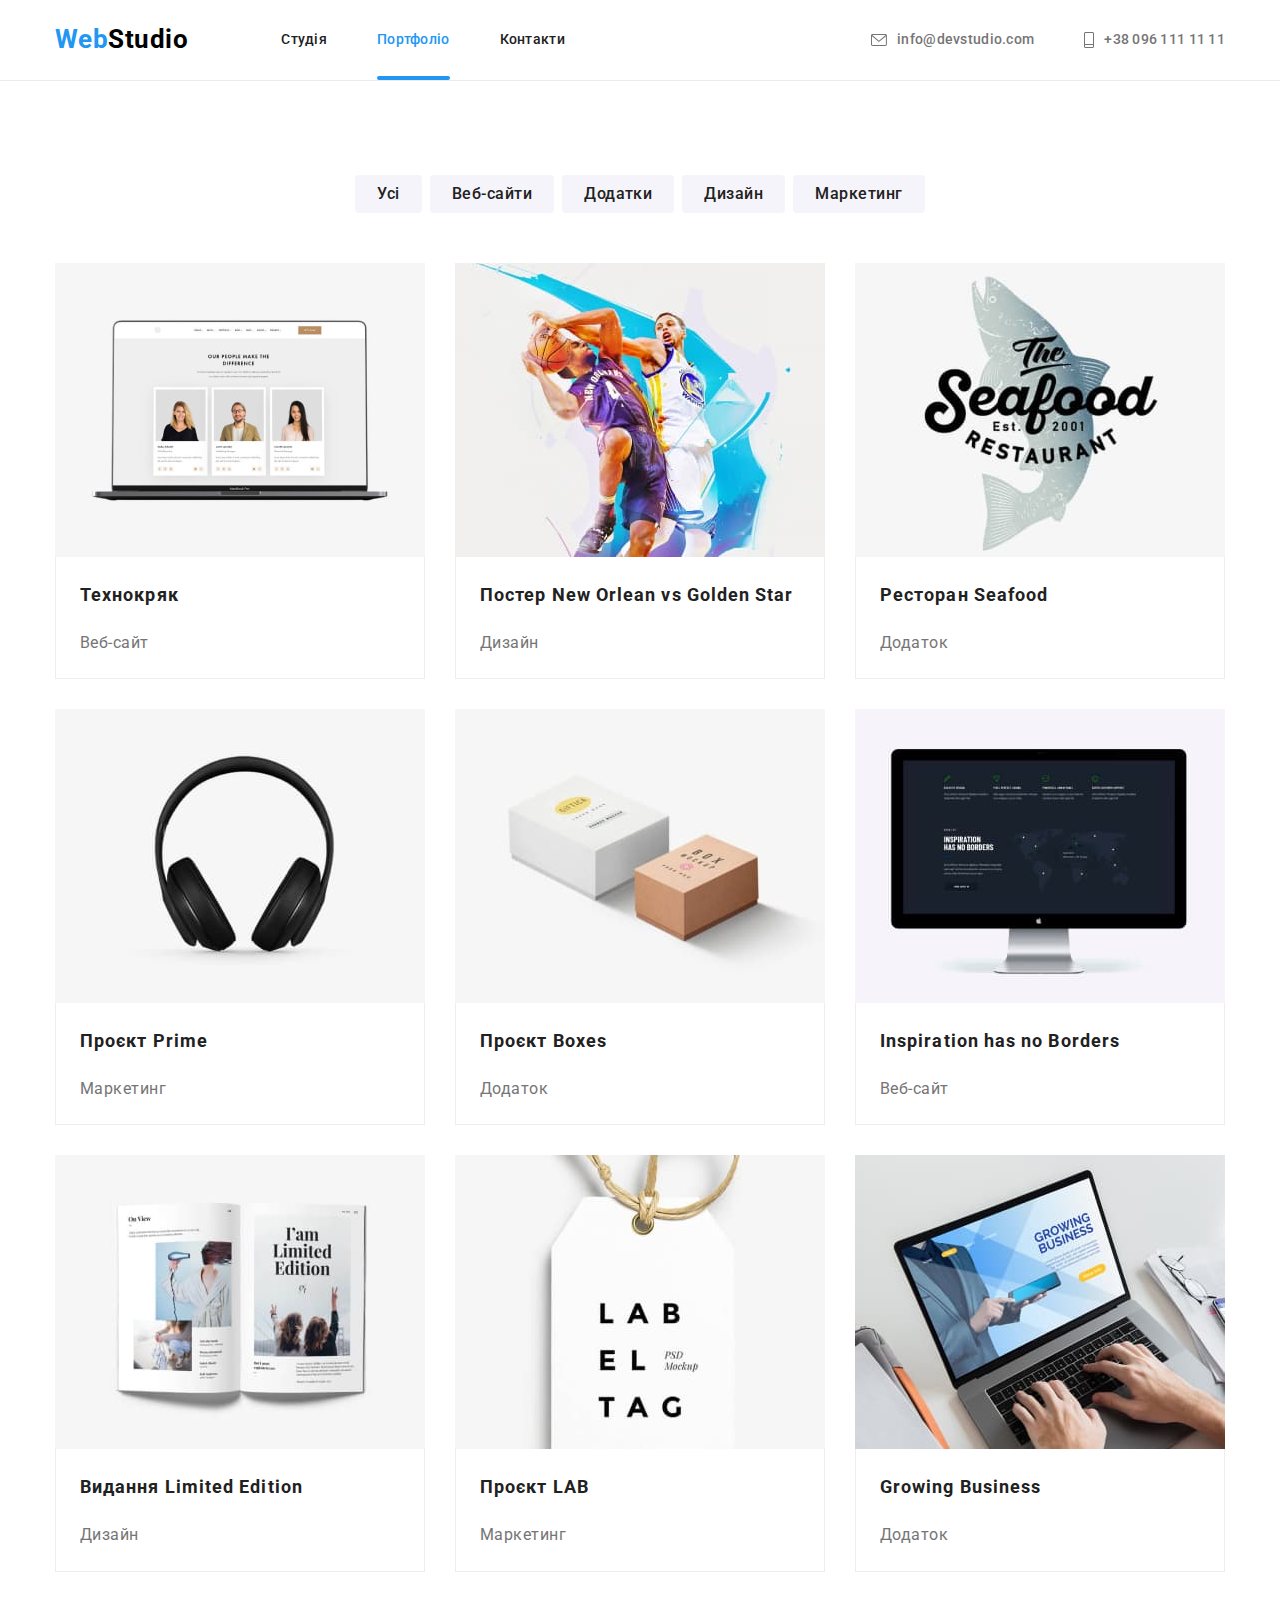
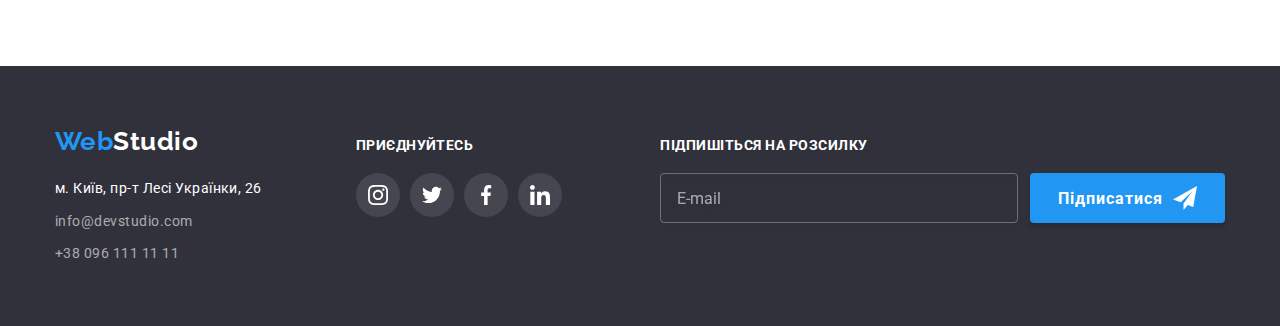
==== portfolio.html @ c8ce5ea8 "Initial commit" ====
<!DOCTYPE html>
<html lang="uk">

<head>
    <meta charset="UTF-8">
    <meta http-equiv="X-UA-Compatible" content="IE=edge">
    <meta name="viewport" content="width=device-width, initial-scale=1.0">
    <title>WebStudio</title>
    <link rel="stylesheet" href="https://cdnjs.cloudflare.com/ajax/libs/modern-normalize/1.0.0/modern-normalize.min.css" />
    <link href="https://fonts.googleapis.com/css2?family=Raleway:wght@700&family=Roboto:wght@400;500;700;900&display=swap"
        rel="stylesheet">
    <link rel="stylesheet" href="./css/styles.css">
</head>

<body class="body">
    <header class="header">
        <div class="conteiner nav">
            <nav class="nav-header">
                <a class="header-logo" href="./index.html"><span>Web</span>Studio</a>
                <ul class="nav-list">
                    <li class="item"><a class="link" href="./index.html">Студія</a></li>
                    <li class="item"><a class="link current" href="./portfolio.html">Портфоліо</a></li>
                    <li class="item"><a class="link" href="#">Контакти</a></li>
                </ul>
            </nav>
            <ul class="header-contact">
                <li class="item">
                    <a class="link mail" href="mailto:info@devstudio.com">
                        <svg class="link-contact-icon" width="16" height="12">
                            <use href="./imeges/symbol-defs.svg#icon-envelope"></use>
                        </svg>
                        info@devstudio.com</a>
                </li>
                <li class="item">
                    <a class="link mobile" href="tel:+380961111111">
                        <svg class="link-contact-icon" width="10" height="16">
                            <use href="./imeges/symbol-defs.svg#icon-mobile"></use>
                        </svg>
                        +38 096 111 11 11</a>
                </li>
            </ul>
        </div>
    </header>



    <main>
        <section class="section filtrs">
            <div class="conteiner">
                <ul class="button-list">
                    <li class="item"><button class="button-filtr" type="button">Усі</button></li>
                    <li class="item"><button class="button-filtr" type="button">Веб-сайти</button></li>
                    <li class="item"><button class="button-filtr" type="button">Додатки</button></li>
                    <li class="item"><button class="button-filtr" type="button">Дизайн</button></li>
                    <li class="item"><button class="button-filtr" type="button">Маркетинг</button></li>
                </ul>
                <ul class="card-set">
                    <li class="item">
                            <a class="card" href="#">
                                <div class="card-thumb">
                                    <img src="./imeges/laptop.jpg" alt="Ноутбук з відкритою сторінкою веб-сайту" width="370" height="294">
                                    <div class="card-overlay">
                                        <p>
                                            Ресурс пропонує комплексні пропозиції з різним рівнем функціоналу та сервісів. Все це дозволить відвідувачу отримати
                                            вичерпні відомості про компанію чи приватну особу.
                                        </p>
                                    </div>
                                </div>
                                <div class="card-content">
                                    <h2 class="card-title">Технокряк</h2>
                                    <p class="card-text">Веб-сайт</p>
                                </div>
                            </a>
                    </li>
                    <li class="item">
                        <a class="card" href="#">
                            <div class="card-thumb">
                                <img src="./imeges/basketball.jpg" alt="Гра двух чоловіків у баскетбол" width="370" height="294">
                                <div class="card-overlay">
                                    <p>
                                        Ресурс пропонує комплексні пропозиції з різним рівнем функціоналу та сервісів. Все це дозволить відвідувачу
                                        отримати
                                        вичерпні відомості про компанію чи приватну особу.
                                    </p>
                                </div>
                            </div>
                            <div class="card-content">
                                <h2 class="card-title">Постер New Orlean vs Golden Star</h2>
                                <p class="card-text">Дизайн</p>
                            </div>
                        </a>
                    </li>
                    <li class="item">
                        <a class="card" href="#">
                            <div class="card-thumb">
                                <img src="./imeges/restaurant.jpg" alt="Логотип ресторану морепродуктів" width="370" height="294">
                                <div class="card-overlay">
                                    <p>
                                        Ресурс пропонує комплексні пропозиції з різним рівнем функціоналу та сервісів. Все це дозволить відвідувачу
                                        отримати
                                        вичерпні відомості про компанію чи приватну особу.
                                    </p>
                                </div>
                            </div>
                            <div class="card-content">
                                <h2 class="card-title">Ресторан Seafood</h2>
                                <p class="card-text">Додаток</p>
                            </div>
                        </a>
                    </li>
                    <li class="item">
                        <a class="card" href="#">
                            <div class="card-thumb">
                                <img src="./imeges/headphones.jpg" alt="Навушники" width="370" height="294">
                                <div class="card-overlay">
                                    <p>
                                        Ресурс пропонує комплексні пропозиції з різним рівнем функціоналу та сервісів. Все це дозволить відвідувачу
                                        отримати
                                        вичерпні відомості про компанію чи приватну особу.
                                    </p>
                                </div>
                            </div>
                            <div class="card-content">
                                <h2 class="card-title">Проєкт Prime</h2>
                                <p class="card-text">Маркетинг</p>
                            </div>
                        </a>
                    </li>
                    <li class="item">
                        <a class="card" href="#">
                            <div class="card-thumb">
                                <img src="./imeges/box.jpg" alt="Дві картонові коробки" width="370" height="294">
                                <div class="card-overlay">
                                    <p>
                                        Ресурс пропонує комплексні пропозиції з різним рівнем функціоналу та сервісів. Все це дозволить відвідувачу
                                        отримати
                                        вичерпні відомості про компанію чи приватну особу.
                                    </p>
                                </div>
                            </div>
                            <div class="card-content">
                                <h2 class="card-title">Проєкт Boxes</h2>
                                <p class="card-text">Додаток</p>
                            </div>
                        </a>
                    </li>
                    <li class="item">
                        <a class="card" href="#">
                            <div class="card-thumb">
                                <img src="./imeges/monitor.jpg" alt="Монітор" width="370" height="294">
                                <div class="card-overlay">
                                    <p>
                                        Ресурс пропонує комплексні пропозиції з різним рівнем функціоналу та сервісів. Все це дозволить відвідувачу
                                        отримати
                                        вичерпні відомості про компанію чи приватну особу.
                                    </p>
                                </div>
                            </div>
                            <div class="card-content">
                                <h2 class="card-title">Inspiration has no Borders</h2>
                                <p class="card-text">Веб-сайт</p>
                            </div>
                        </a>
                    </li>
                    <li class="item">
                        <a class="card" href="#">
                            <div class="card-thumb">
                                <img src="./imeges/book.jpg" alt="Відкрита книга" width="370" height="294">
                                <div class="card-overlay">
                                    <p>
                                        Ресурс пропонує комплексні пропозиції з різним рівнем функціоналу та сервісів. Все це дозволить відвідувачу
                                        отримати
                                        вичерпні відомості про компанію чи приватну особу.
                                    </p>
                                </div>
                            </div>
                            <div class="card-content">
                                <h2 class="card-title">Видання Limited Edition</h2>
                                <p class="card-text">Дизайн</p>
                            </div>
                        </a>
                    </li>
                    <li class="item">
                        <a class="card" href="#">
                            <div class="card-thumb">
                                <img src="./imeges/tag.jpg" alt="Етикетка" width="370" height="294">
                                <div class="card-overlay">
                                    <p>
                                        Ресурс пропонує комплексні пропозиції з різним рівнем функціоналу та сервісів. Все це дозволить відвідувачу
                                        отримати
                                        вичерпні відомості про компанію чи приватну особу.
                                    </p>
                                </div>
                            </div>
                            <div class="card-content">
                                <h2 class="card-title">Проєкт LAB</h2>
                                <p class="card-text">Маркетинг</p>
                            </div>
                        </a>
                    </li>
                    <li class="item">
                    <a class="card" href="#">
                        <div class="card-thumb">
                            <img src="./imeges/laptop-two.jpg" alt="Чоловік пише щось в ноутбуці" width="370" height="294">
                            <div class="card-overlay">
                                <p>
                                    Ресурс пропонує комплексні пропозиції з різним рівнем функціоналу та сервісів. Все це дозволить відвідувачу
                                    отримати
                                    вичерпні відомості про компанію чи приватну особу.
                                </p>
                            </div>
                        </div>
                        <div class="card-content">
                            <h2 class="card-title">Growing Business</h2>
                            <p class="card-text">Додаток</p>
                        </div>
                    </a>
                    </li>
                </ul>
            </div>
        </section>
    </main>



    <footer class="footer">
        <div class="conteiner footer-divs">
            <div class="information">
                <a class="footer-logo" href="./index.html"><span>Web</span>Studio</a>
                <address>
                    <ul class="footer-adress">
                        <li class="item"><a class="maps" href="https://goo.gl/maps/1oLWRUHU5ivogvR87" target="_blank"
                                rel="noopener noreferrer nofollow">м. Київ, пр-т Лесі Українки, 26</a></li>
                        <li class="item"><a href="mailto:info@devstudio.com">info@devstudio.com</a></li>
                        <li class="item"><a href="tel:+380961111111">+38 096 111 11 11</a></li>
                    </ul>
                </address>
            </div>
            <div class="social-networks">
                <p class="text">приєднуйтесь</p>
                <div class="networks-link-list">
                    <a class="link instagram" href="#">
                        <svg class="link-icon-footer" width="20" height="20">
                            <use href="./imeges/symbol-defs.svg#icon-instagram"></use>
                        </svg>
                    </a>
                    <a class="link twitter" href="#">
                        <svg class="link-icon-footer" width="20" height="20">
                            <use href="./imeges/symbol-defs.svg#icon-twitter"></use>
                        </svg>
                    </a>
                    <a class="link facebook" href="#">
                        <svg class="link-icon-footer" width="20" height="20">
                            <use href="./imeges/symbol-defs.svg#icon-facebook"></use>
                        </svg>
                    </a>
                    <a class="link linkedin" href="#">
                        <svg class="link-icon-footer" width="20" height="20">
                            <use href="./imeges/symbol-defs.svg#icon-linkedin"></use>
                        </svg>
                    </a>
                </div>
            </div>
            <div class="mailing">
                <p class="mailing-title">Підпишіться на розсилку</p>
                <form class="mailing-form" autocomplete="on" novalidate>
                    <label for="mailing-email"></label>
                    <input class="mailing-field" id="mailing-email" type="email" name="mailing-email" placeholder="E-mail">
                    <button class="mailing-submit" type="submit">Підписатися
                        <svg class="icon-mailing-palne" width="24" height="24">
                            <use href="./imeges/symbol-defs.svg#icon-plane"></use>
                        </svg>
                    </button>
                </form>
            </div>
        </div>
    </footer>
</body>

</html>
---- css/styles.css ----
*,
*::before,
*::after {
  box-sizing: border-box;
}

:root {
  --accent-color: #2196f3;
  --primary-text-color: #757575;
  --secondary-text-color: #212121;
  --primary-background-color: #ffffff;
  --secondary-background-color: hsl(235, 10%, 21%);
  --third-background-color: #f5f4fa;
  --white-text: #ffffff;
  --black: #000000;
  --button-color-active: #188ce8;
  --color-for-adress: rgb(100%, 100%, 100%, 60%);
  --color-border: #ececec;
  --color-secondary-border: #eeeeee;
  --card-set-gap: 30px;
  --hero-back: rgba(47, 48, 58, 0.4);
  --color-icons: #afb1b8;
}
img {
  display: block;
  max-width: 100%;
  height: auto;
}
ul {
  margin: 0;
  padding: 0;
  list-style-type: none;
}
h1,
h2,
h3,
h4,
h5,
h6,
p {
  margin-top: 0;
}

.body {
  font-family: Roboto, sans-serif;
  letter-spacing: 0.03em;
  color: var(--primary-text-color);
}

.header {
  background-color: var(--primary-background-color);
  border-bottom: solid 1px var(--color-border);
}
.header a {
  text-decoration: none;
}

.conteiner {
  width: 1200px;
  padding: 0 15px;
  margin: 0 auto;
}
.conteiner.nav {
  display: flex;
}
.conteiner .nav-header {
  display: flex;
  align-items: center;
}

/* logo */
.header-logo > span {
  color: var(--accent-color);
}
.header-logo {
  margin-right: 93px;

  color: var(--black);
  cursor: pointer;
  font-weight: 700;
  font-size: 26px;
  line-height: 1.2;
}
/* nav */
.nav-list {
  display: flex;
}
.nav-list .item + .item {
  margin-left: 50px;
}
.nav-list .item {
  position: relative;
}
.nav-list .link.current {
  color: var(--accent-color);
}
.nav-list .link.current::after {
  content: ' ';
  position: absolute;
  bottom: 0;
  left: 0;
  height: 4px;
  width: 100%;
  background-color: var(--accent-color);
  border-radius: 2px;
}
.nav-list .link {
  transition: color 250ms cubic-bezier(0.4, 0, 0.2, 1);

  display: block;
  padding-top: 32px;
  padding-bottom: 32px;

  color: var(--secondary-text-color);
  font-weight: 500;
  font-size: 14px;
  line-height: 1.14;
  letter-spacing: 0.02em;
}
.nav-list .link:hover,
.nav-list .link:focus {
  color: var(--accent-color);
}
.header-contact {
  display: flex;
  margin-left: auto;
}
.header-contact .item + .item {
  margin-left: 50px;
}
.header-contact .link {
  transition: color 250ms cubic-bezier(0.4, 0, 0.2, 1);

  display: flex;
  align-items: center;
  padding-top: 32px;
  padding-bottom: 32px;

  color: var(--primary-text-color);
  font-weight: 500;
  font-size: 14px;
  line-height: 1.14;
  letter-spacing: 0.02em;
}
.link-contact-icon {
  margin-right: 10px;
  fill: currentColor;
}
.header-contact .link:hover,
.header-contact .link:focus {
  color: var(--accent-color);
}

/* HERO */
.hero {
  padding-top: 200px;
  padding-bottom: 200px;
  background-color: var(--secondary-background-color);
  color: var(--white-text);
  background: linear-gradient(to right, var(--hero-back), var(--hero-back)),
    url('../imeges/background-hero.jpg');
  max-width: 1600px;
  margin: 0 auto;
  background-repeat: no-repeat;
  background-position: center;
  background-size: cover;
}
.hero-title {
  margin-bottom: 30px;

  color: var(--white-text);
  font-weight: 900;
  font-size: 44px;
  line-height: 1.4;
  text-align: center;
  letter-spacing: 0.06em;
  text-transform: uppercase;
}
.hero-button {
  transition: background-color 250ms cubic-bezier(0.4, 0, 0.2, 1);

  display: block;
  margin: 0 auto;
  border: none;
  border-radius: 4px;
  padding: 10px 32px;

  background-color: var(--accent-color);
  color: var(--white-text);
  font-family: inherit;
  font-weight: 700;
  font-size: 16px;
  line-height: 1.9;
  letter-spacing: 0.06em;
}
.hero-button:hover,
.hero-button:focus {
  background-color: var(--button-color-active);
  cursor: pointer;
}

.section {
  padding-top: 94px;
  padding-bottom: 94px;
}
/*SECTION EXAMPLES*/
.section.examples {
  background-color: var(--primary-background-color);
}
.examples .conteiner .list {
  display: flex;
}
.list .list-title {
  margin-bottom: 10px;

  color: var(--secondary-text-color);
  font-size: 14px;
  line-height: 1.14;
  text-transform: uppercase;
}
.list .item {
  flex-basis: calc(100% / 4);
}
.list .item + .item {
  margin-left: 30px;
}
.list-text {
  margin-bottom: 0;

  color: var(--primary-text-color);
  font-size: 14px;
  line-height: 1.7;
}
.section.examples .item::before {
  display: block;
  content: '';
  height: 120px;
  background-color: var(--third-background-color);
  background-repeat: no-repeat;
  background-position: center;
  margin-bottom: 30px;
  border-radius: 4px;
}
.item.icon-antenna::before {
  background-image: url(../imeges/antenna.svg);
}
.item.icon-clock::before {
  background-image: url(../imeges/clock.svg);
}
.item.icon-diagram::before {
  background-image: url(../imeges/diagram.svg);
}
.item.icon-astronaut::before {
  background-image: url(../imeges/astronaut.svg);
}
/* Employment */
.employment {
  padding-top: 0;
}
.employment-title {
  margin-bottom: 50px;

  color: var(--secondary-text-color);
  font-size: 36px;
  line-height: 1.2;
  text-align: center;
}
.list-offer {
  display: flex;
}

.list-offer .item + .item {
  margin-left: 30px;
}
.offer-div {
  position: relative;
}
.div-text {
  margin-bottom: 0;
  position: absolute;
  left: 0;
  bottom: 0;
  color: var(--white-text);
  background-color: rgba(47, 48, 58, 0.8);
  padding: 27px 0;
  width: 100%;

  font-weight: 700;
  font-size: 14px;
  line-height: 1.14;
  text-align: center;
  text-transform: uppercase;
}
/* TEAM */
.team {
  background-color: var(--third-background-color);
}
.team-title {
  margin-bottom: 50px;
  color: var(--secondary-text-color);
  font-size: 36px;
  line-height: 1.2;
  text-align: center;
}
.team-list {
  display: flex;
}
.team-list .item + .item {
  margin-left: 30px;
}
.team-list .item {
  background-color: var(--primary-background-color);
  border-radius: 4px;
  box-shadow: 0px 1px 3px rgba(0, 0, 0, 0.12), 0px 1px 1px rgba(0, 0, 0, 0.14),
    0px 2px 1px rgba(0, 0, 0, 0.2);
}
.team-list .desc {
  padding: 30px;
}
.name-title {
  margin-bottom: 10px;
  text-align: center;

  color: var(--secondary-text-color);
  font-weight: 500;
  font-size: 16px;
  line-height: 1.2;
}
.name-text {
  margin-bottom: 16px;
  text-align: center;

  font-size: 16px;
  line-height: 1.2;
}

.team-link-list {
  display: flex;
}
.team-list .link + .link {
  margin-left: 10px;
}
.team-list .link {
  transition: color 250ms cubic-bezier(0.4, 0, 0.2, 1), fill 250ms cubic-bezier(0.4, 0, 0.2, 1),
    background-color 250ms cubic-bezier(0.4, 0, 0.2, 1);

  width: 44px;
  height: 44px;
  border-radius: 50%;
  color: var(--color-icons);
  display: flex;
  align-items: center;
  justify-content: center;
}
.link .link-icon {
  fill: currentColor;
}
.team-list .link:hover,
.team-list .link:focus {
  color: #ffffff;
  background-color: var(--accent-color);
  fill: currentColor;
}

/* Clients */
.clients-title {
  margin-bottom: 50px;
  color: var(--secondary-text-color);
  font-size: 36px;
  line-height: 1.2;
  text-align: center;
}
.clients-logo {
  display: flex;
  justify-content: center;
}
.clients-logo .link {
  transition: color 250ms cubic-bezier(0.4, 0, 0.2, 1), fill 250ms cubic-bezier(0.4, 0, 0.2, 1),
    border-color 250ms cubic-bezier(0.4, 0, 0.2, 1);

  width: 170px;
  height: 92px;
  color: var(--color-icons);
  fill: currentColor;
  border: 1px solid var(--color-icons);
  border-radius: 4px;

  display: flex;
  align-items: center;
  justify-content: center;
}
.clients-logo .item + .item {
  margin-left: 30px;
}
.clients-logo .link:hover,
.clients-logo .link:focus {
  color: var(--accent-color);
  border-color: var(--accent-color);
  fill: currentColor;
}
/* footer */
.footer {
  background-color: var(--secondary-background-color);
  padding-top: 60px;
  padding-bottom: 60px;
}
.footer a {
  text-decoration: none;
}
.footer-logo > span {
  color: var(--accent-color);
}
.footer-logo {
  display: block;
  margin-bottom: 20px;

  color: var(--white-text);
  font-family: 'Raleway';
  font-weight: 700;
  font-size: 26px;
  line-height: 1.2;
}

.footer-adress a {
  display: block;
  transition: color 250ms cubic-bezier(0.4, 0, 0.2, 1);

  color: var(--color-for-adress);
  font-size: 14px;
  line-height: 1.7;
  font-style: normal;
}
.footer-adress a:hover,
.footer-adress a:focus {
  color: var(--accent-color);
}
.footer-adress .maps {
  color: var(--white-text);
}
.footer-adress .item + .item {
  margin-top: 9px;
}
.footer-divs {
  display: flex;
  align-items: baseline;
}
.information {
  width: 231px;
}
.social-networks {
  margin-left: 70px;
}
.social-networks .text {
  margin-bottom: 20px;
  text-decoration: none;

  font-family: 'Roboto';
  font-style: normal;
  font-weight: 700;
  font-size: 14px;
  line-height: 1.14;
  letter-spacing: 0.03em;
  text-transform: uppercase;
  color: #ffffff;
}
.networks-link-list {
  display: flex;
}
.link-icon-footer {
  fill: #ffffff;
  margin: 12px 12px;
}
.networks-link-list .link + .link {
  margin-left: 10px;
}
.networks-link-list .link {
  width: 44px;
  height: 44px;
  background-color: rgb(255, 255, 255, 10%);
  border-radius: 50%;
  transition: background-color 250ms cubic-bezier(0.4, 0, 0.2, 1);
}
.networks-link-list .link:hover,
.networks-link-list .link:focus {
  background-color: var(--accent-color);
}
.mailing {
  display: block;
  margin-left: auto;
}

.mailing .mailing-title {
  margin-bottom: 20px;

  font-weight: 700;
  font-size: 14px;
  line-height: 1.14;
  text-transform: uppercase;
  color: var(--white-text);
}
.mailing-form {
  display: flex;
  align-items: center;
}
.mailing-field {
  width: 358px;
  height: 50px;
  border: 1px solid rgba(255, 255, 255, 0.3);
  filter: drop-shadow(0px 4px 4px rgba(0, 0, 0, 0.15));
  border-radius: 4px;
  background-color: transparent;
  color: var(--white-text);
  outline: none;
  padding: 0 16px;
  margin-right: 12px;
  transition: border-color 250ms cubic-bezier(0.4, 0, 0.2, 1);
}
.mailing-field:hover,
.mailing-field:focus {
  border-color: var(--accent-color);
}
.mailing-field::placeholder {
  color: #ffffff96;
}
.mailing-submit {
  box-shadow: 0px 4px 4px rgba(0, 0, 0, 0.15);
  border-radius: 4px;
  border: 0;
  padding: 10px 28px;
  display: flex;
  align-items: center;
  justify-content: center;
  height: 50px;
  fill: currentColor;
  transition: background-color 250ms cubic-bezier(0.4, 0, 0.2, 1);

  background-color: var(--accent-color);
  color: var(--white-text);
  font-weight: 700;
  font-size: 16px;
  line-height: 1.87;
  text-align: center;
  letter-spacing: 0.06em;
}
.icon-mailing-palne {
  margin-left: 10px;
}
.mailing-submit:hover,
.mailing-submit:focus {
  background-color: var(--button-color-active);
  cursor: pointer;
}
/* MODAL */
.backdrop {
  position: fixed;
  top: 0;
  left: 0;
  width: 100%;
  height: 100%;
  background-color: rgba(0, 0, 0, 0.2);
  transition: opacity 250ms cubic-bezier(0.4, 0, 0.2, 1),
    visibility 250ms cubic-bezier(0.4, 0, 0.2, 1);
}
.modal {
  position: absolute;
  top: 50%;
  left: 50%;
  transform: translate(-50%, -50%);
  width: 100%;
  max-width: 528px;
  max-height: 100%;
  padding: 40px;
  background-color: #ffffff;
  box-shadow: 0px 1px 3px rgba(0, 0, 0, 0.12), 0px 1px 1px rgba(0, 0, 0, 0.14),
    0px 2px 1px rgba(0, 0, 0, 0.2);
  border-radius: 4px;
  overflow-y: auto;
}
.is-hidden {
  opacity: 0;
  visibility: hidden;
  pointer-events: none;
}
.modal-buttom {
  display: flex;
  align-items: center;
  justify-content: center;
  position: absolute;
  top: 14px;
  right: 14px;
  width: 32px;
  height: 30px;
  border: 1px solid rgba(0, 0, 0, 0.1);
  border-radius: 50%;
  transition: fill 250ms cubic-bezier(0.4, 0, 0.2, 1);
}
.icon-close-back {
  margin: 6px 6px;
}
.modal-buttom:hover,
.modal-buttom:focus {
  fill: var(--accent-color);
  cursor: pointer;
}
.modal .modal-title {
  margin-bottom: 12px;

  font-size: 20px;
  line-height: 1.15;
  text-align: center;
  color: var(--secondary-text-color);
}
/* Form */
.form-field-label {
  color: var(--primary-text-color);
  font-size: 12px;
  line-height: 1.16;
  letter-spacing: 0.01em;
}
.form-field-input {
  height: 40px;
  width: 100%;
  padding: 0 12px 0 42px;
  border: 1px solid rgba(33, 33, 33, 0.2);
  border-radius: 4px;
  outline: none;
  transition: border-color 250ms cubic-bezier(0.4, 0, 0.2, 1);
}
.form-field-input:hover,
.form-field-input:focus {
  border-color: var(--accent-color);
}
.form-field-input:hover + .form-field-icon,
.form-field-input:focus + .form-field-icon {
  fill: var(--accent-color);
}
.form-field {
  position: relative;
  margin-bottom: 10px;
  margin-top: 4px;
}
.form-field-icon {
  position: absolute;
  left: 15px;
  top: 50%;
  transform: translateY(-50%);
  transition: fill 250ms cubic-bezier(0.4, 0, 0.2, 1);
}
.form-field-textarea {
  margin-top: 4px;
  margin-bottom: 20px;
  width: 100%;
  height: 120px;
  border: 1px solid rgba(33, 33, 33, 0.2);
  border-radius: 4px;
  padding: 12px 16px;
  outline: none;
  resize: none;
  transition: border-color 250ms cubic-bezier(0.4, 0, 0.2, 1);
}
.form-field-textarea::placeholder {
  color: #75757580;
  font-size: 12px;
  line-height: 1.16;
  letter-spacing: 0.01em;
}
.form-field-textarea:hover,
.form-field-textarea:focus {
  border-color: var(--accent-color);
}
.input-checkbox {
  appearance: none;
}
.field-checkbox {
  position: relative;
  margin-bottom: 30px;
}
.icon-checkbox {
  position: absolute;
  top: 50%;
  transform: translateY(-50%);
  fill: transparent;
  border: 2px solid black;
  border-radius: 2px;
  transition: fill 250ms cubic-bezier(0.4, 0, 0.2, 1), border 250ms cubic-bezier(0.4, 0, 0.2, 1),
    background-color 250ms cubic-bezier(0.4, 0, 0.2, 1);
}
.input-checkbox:checked + .icon-checkbox {
  border: 0;
  fill: #fff;
  background-color: var(--accent-color);
}
.form-field-checkbox {
  font-size: 14px;
  line-height: 1.71;
  padding-left: 24px;
  position: relative;
}
.form-field-checkbox .link {
  color: var(--accent-color);
  text-decoration-skip-ink: none;
}
.button-form {
  display: flex;
  justify-content: center;
}
.button-form-submit {
  padding: 10px 52px;
  box-shadow: 0px 4px 4px rgba(0, 0, 0, 0.15);
  border-radius: 4px;
  border: 0;
  color: var(--white-text);
  background-color: var(--accent-color);
  font-size: 16px;
  line-height: 1.87;
  letter-spacing: 0.06em;
  transition: background-color 250ms cubic-bezier(0.4, 0, 0.2, 1);
}
.button-form-submit:hover,
.button-form-submit:focus {
  background-color: var(--button-color-active);
  cursor: pointer;
}
/*two pagers, Filtrs*/
.filtrs {
  background-color: var(--primary-background-color);
}
.filtrs .button-list {
  display: flex;
  justify-content: center;
  margin-bottom: 50px;
}
.button-list .item + .item {
  margin-left: 8px;
}
.button-filtr {
  border: none;
  border-radius: 4px;
  padding: 6px 22px;
  transition: color 250ms cubic-bezier(0.4, 0, 0.2, 1),
    background-color 250ms cubic-bezier(0.4, 0, 0.2, 1),
    box-shadow 250ms cubic-bezier(0.4, 0, 0.2, 1);

  color: var(--secondary-text-color);
  background-color: var(--third-background-color);
  font-weight: 500;
  font-size: 16px;
  line-height: 1.6;
  font-family: inherit;
  letter-spacing: 0.03em;
}
.button-filtr:hover,
.button-filtr:focus {
  color: var(--white-text);
  background-color: var(--accent-color);
  cursor: pointer;
  box-shadow: 0px 3px 1px rgba(0, 0, 0, 0.1), 0px 1px 2px rgba(0, 0, 0, 0.08),
    0px 2px 2px rgba(0, 0, 0, 0.12);
}
/* CARD-SET */
.card-set {
  display: flex;
  flex-wrap: wrap;
  margin-left: calc(-1 * var(--card-set-gap));
  margin-top: calc(-1 * var(--card-set-gap));
}
.card-set .item {
  flex-basis: calc(100% / 3 - var(--card-set-gap));
  margin-left: var(--card-set-gap);
  margin-top: var(--card-set-gap);
}
.card-set .card {
  transition: box-shadow 250ms cubic-bezier(0.4, 0, 0.2, 1);
}
.card-set .card:hover,
.card-set .card:focus {
  box-shadow: 0px 1px 1px rgba(0, 0, 0, 0.12), 0px 4px 4px rgba(0, 0, 0, 0.06),
    1px 4px 6px rgba(0, 0, 0, 0.16);
}
.card {
  text-decoration: none;
}
.card-thumb {
  position: relative;
  overflow: hidden;
}
.card-overlay {
  top: 0;
  left: 0;
  width: 100%;
  height: 100%;
  opacity: 90%;
  transform: translateY(101%);
  position: absolute;
  color: #ffffff;
  background-color: var(--accent-color);
  padding: 63px 24px;
  transition: transform 250ms cubic-bezier(0.4, 0, 0.2, 1);
}
.card-overlay > p {
  margin-bottom: 0;
  font-size: 18px;
  line-height: 1.5;
}
.card-set .card:hover .card-overlay {
  transform: translateY(0);
}
.card-content {
  padding: 20px 24px;
  border-left: 1px solid var(--color-secondary-border);
  border-bottom: 1px solid var(--color-secondary-border);
  border-right: 1px solid var(--color-secondary-border);
}
.card-title {
  color: var(--secondary-text-color);

  font-weight: 700;
  font-size: 18px;
  line-height: 2;
  letter-spacing: 0.06em;
}
.card-text {
  margin-bottom: 0;

  color: var(--primary-text-color);
  font-size: 16px;
  line-height: 1.9;
}
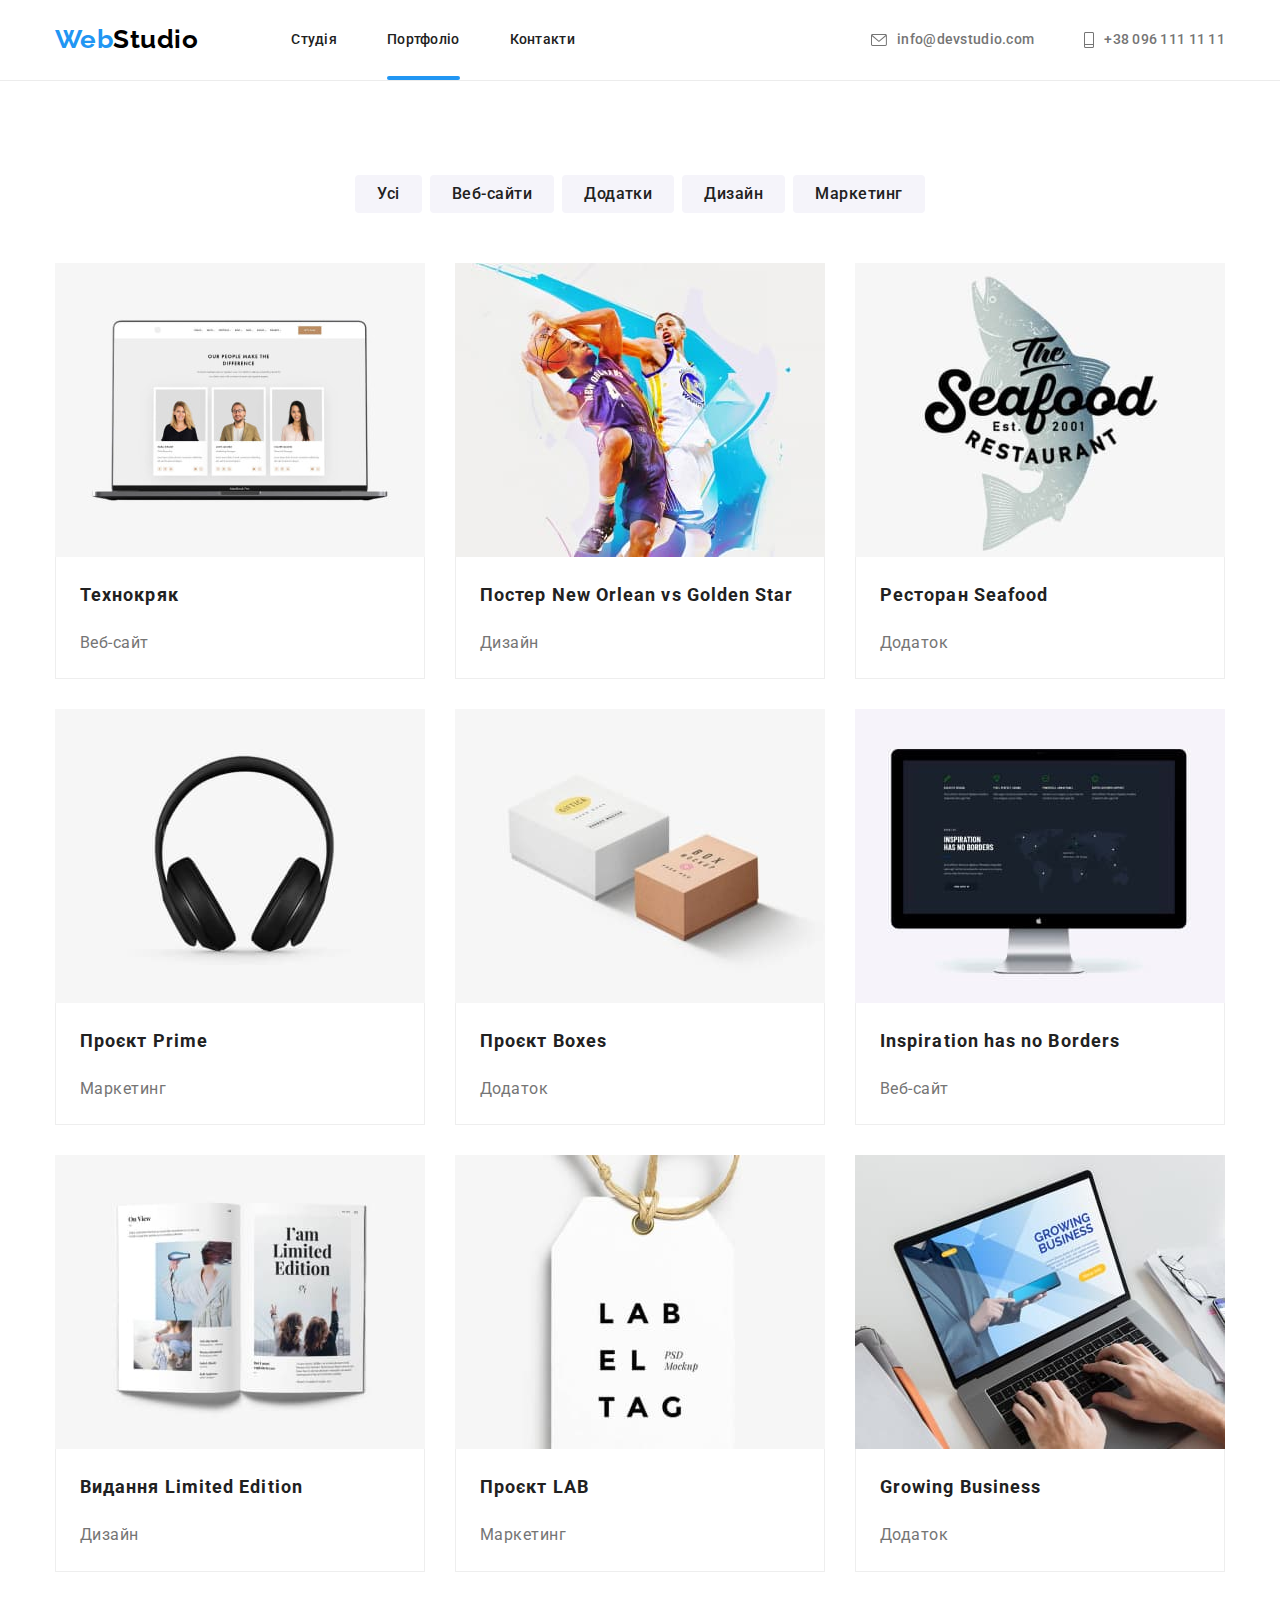
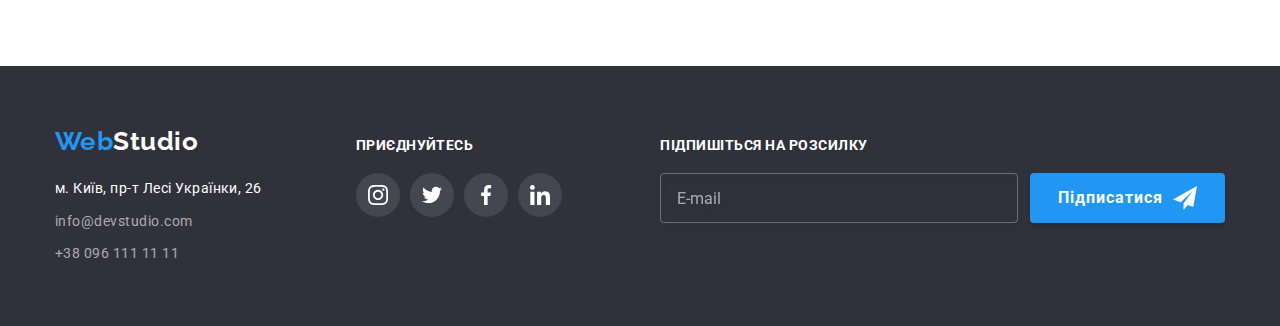
==== commit dd2f913b: "BEM" ====
--- a/portfolio.html
+++ b/portfolio.html
@@ -13,206 +13,206 @@
 </head>
 
 <body class="body">
-    <header class="header">
-        <div class="conteiner nav">
-            <nav class="nav-header">
-                <a class="header-logo" href="./index.html"><span>Web</span>Studio</a>
-                <ul class="nav-list">
-                    <li class="item"><a class="link" href="./index.html">Студія</a></li>
-                    <li class="item"><a class="link current" href="./portfolio.html">Портфоліо</a></li>
-                    <li class="item"><a class="link" href="#">Контакти</a></li>
+        <header class="header">
+            <div class="conteiner conteiner-nav">
+                <nav class="header__nav">
+                    <a class="logo header-logo" href="./index.html"><span>Web</span>Studio</a>
+                    <ul class="nav-list">
+                        <li class="nav__item"><a class="nav__link" href="./index.html">Студія</a></li>
+                        <li class="nav__item"><a class="nav__link nav__link--current" href="./portfolio.html">Портфоліо</a></li>
+                        <li class="nav__item"><a class="nav__link" href="#">Контакти</a></li>
+                    </ul>
+                </nav>
+                <ul class="header__contact">
+                    <li class="contact__item">
+                        <a class="contact__link" href="mailto:info@devstudio.com">
+                            <svg class="contact__icon" width="16" height="12">
+                                <use href="./imeges/symbol-defs.svg#icon-envelope"></use>
+                            </svg>
+                            info@devstudio.com</a>
+                    </li>
+                    <li class="contact__item">
+                        <a class="contact__link" href="tel:+380961111111">
+                            <svg class="contact__icon" width="10" height="16">
+                                <use href="./imeges/symbol-defs.svg#icon-mobile"></use>
+                            </svg>
+                            +38 096 111 11 11</a>
+                    </li>
                 </ul>
-            </nav>
-            <ul class="header-contact">
-                <li class="item">
-                    <a class="link mail" href="mailto:info@devstudio.com">
-                        <svg class="link-contact-icon" width="16" height="12">
-                            <use href="./imeges/symbol-defs.svg#icon-envelope"></use>
-                        </svg>
-                        info@devstudio.com</a>
-                </li>
-                <li class="item">
-                    <a class="link mobile" href="tel:+380961111111">
-                        <svg class="link-contact-icon" width="10" height="16">
-                            <use href="./imeges/symbol-defs.svg#icon-mobile"></use>
-                        </svg>
-                        +38 096 111 11 11</a>
-                </li>
-            </ul>
-        </div>
-    </header>
+            </div>
+        </header>
 
 
 
     <main>
-        <section class="section filtrs">
+        <section class="section ">
             <div class="conteiner">
-                <ul class="button-list">
-                    <li class="item"><button class="button-filtr" type="button">Усі</button></li>
-                    <li class="item"><button class="button-filtr" type="button">Веб-сайти</button></li>
-                    <li class="item"><button class="button-filtr" type="button">Додатки</button></li>
-                    <li class="item"><button class="button-filtr" type="button">Дизайн</button></li>
-                    <li class="item"><button class="button-filtr" type="button">Маркетинг</button></li>
+                <ul class="filtr-list">
+                    <li class="filtr__item"><button class="filtr__button" type="button">Усі</button></li>
+                    <li class="filtr__item"><button class="filtr__button" type="button">Веб-сайти</button></li>
+                    <li class="filtr__item"><button class="filtr__button" type="button">Додатки</button></li>
+                    <li class="filtr__item"><button class="filtr__button" type="button">Дизайн</button></li>
+                    <li class="filtr__item"><button class="filtr__button" type="button">Маркетинг</button></li>
                 </ul>
-                <ul class="card-set">
-                    <li class="item">
-                            <a class="card" href="#">
-                                <div class="card-thumb">
+                <ul class="card-list">
+                    <li class="card__item">
+                            <a class="card__link " href="#"> 
+                                <div class="card__thumb">
                                     <img src="./imeges/laptop.jpg" alt="Ноутбук з відкритою сторінкою веб-сайту" width="370" height="294">
-                                    <div class="card-overlay">
-                                        <p>
+                                    <div class="card__overlay">
+                                        <p class="card__overlay-text">
                                             Ресурс пропонує комплексні пропозиції з різним рівнем функціоналу та сервісів. Все це дозволить відвідувачу отримати
                                             вичерпні відомості про компанію чи приватну особу.
                                         </p>
                                     </div>
                                 </div>
-                                <div class="card-content">
-                                    <h2 class="card-title">Технокряк</h2>
-                                    <p class="card-text">Веб-сайт</p>
+                                <div class="card__content">
+                                    <h2 class="card__title">Технокряк</h2>
+                                    <p class="card__text">Веб-сайт</p>
                                 </div>
                             </a>
                     </li>
-                    <li class="item">
-                        <a class="card" href="#">
-                            <div class="card-thumb">
+                    <li class="card__item">
+                        <a class="card__link " href="#">
+                            <div class="card__thumb">
                                 <img src="./imeges/basketball.jpg" alt="Гра двух чоловіків у баскетбол" width="370" height="294">
-                                <div class="card-overlay">
-                                    <p>
-                                        Ресурс пропонує комплексні пропозиції з різним рівнем функціоналу та сервісів. Все це дозволить відвідувачу
-                                        отримати
-                                        вичерпні відомості про компанію чи приватну особу.
-                                    </p>
-                                </div>
-                            </div>
-                            <div class="card-content">
-                                <h2 class="card-title">Постер New Orlean vs Golden Star</h2>
-                                <p class="card-text">Дизайн</p>
-                            </div>
-                        </a>
-                    </li>
-                    <li class="item">
-                        <a class="card" href="#">
-                            <div class="card-thumb">
+                                <div class="card__overlay">
+                                    <p class="card__overlay-text">
+                                        Ресурс пропонує комплексні пропозиції з різним рівнем функціоналу та сервісів. Все це дозволить відвідувачу
+                                        отримати
+                                        вичерпні відомості про компанію чи приватну особу.
+                                    </p>
+                                </div>
+                            </div>
+                            <div class="card__content">
+                                <h2 class="card__title">Постер New Orlean vs Golden Star</h2>
+                                <p class="card__text">Дизайн</p>
+                            </div>
+                        </a>
+                    </li>
+                    <li class="card__item">
+                        <a class="card__link " href="#">
+                            <div class="card__thumb">
                                 <img src="./imeges/restaurant.jpg" alt="Логотип ресторану морепродуктів" width="370" height="294">
-                                <div class="card-overlay">
-                                    <p>
-                                        Ресурс пропонує комплексні пропозиції з різним рівнем функціоналу та сервісів. Все це дозволить відвідувачу
-                                        отримати
-                                        вичерпні відомості про компанію чи приватну особу.
-                                    </p>
-                                </div>
-                            </div>
-                            <div class="card-content">
-                                <h2 class="card-title">Ресторан Seafood</h2>
-                                <p class="card-text">Додаток</p>
-                            </div>
-                        </a>
-                    </li>
-                    <li class="item">
-                        <a class="card" href="#">
-                            <div class="card-thumb">
+                                <div class="card__overlay">
+                                    <p class="card__overlay-text">
+                                        Ресурс пропонує комплексні пропозиції з різним рівнем функціоналу та сервісів. Все це дозволить відвідувачу
+                                        отримати
+                                        вичерпні відомості про компанію чи приватну особу.
+                                    </p>
+                                </div>
+                            </div>
+                            <div class="card__content">
+                                <h2 class="card__title">Ресторан Seafood</h2>
+                                <p class="card__text">Додаток</p>
+                            </div>
+                        </a>
+                    </li>
+                    <li class="card__item">
+                        <a class="card__link " href="#">
+                            <div class="card__thumb">
                                 <img src="./imeges/headphones.jpg" alt="Навушники" width="370" height="294">
-                                <div class="card-overlay">
-                                    <p>
-                                        Ресурс пропонує комплексні пропозиції з різним рівнем функціоналу та сервісів. Все це дозволить відвідувачу
-                                        отримати
-                                        вичерпні відомості про компанію чи приватну особу.
-                                    </p>
-                                </div>
-                            </div>
-                            <div class="card-content">
-                                <h2 class="card-title">Проєкт Prime</h2>
-                                <p class="card-text">Маркетинг</p>
-                            </div>
-                        </a>
-                    </li>
-                    <li class="item">
-                        <a class="card" href="#">
-                            <div class="card-thumb">
+                                <div class="card__overlay">
+                                    <p class="card__overlay-text">
+                                        Ресурс пропонує комплексні пропозиції з різним рівнем функціоналу та сервісів. Все це дозволить відвідувачу
+                                        отримати
+                                        вичерпні відомості про компанію чи приватну особу.
+                                    </p>
+                                </div>
+                            </div>
+                            <div class="card__content">
+                                <h2 class="card__title">Проєкт Prime</h2>
+                                <p class="card__text">Маркетинг</p>
+                            </div>
+                        </a>
+                    </li>
+                    <li class="card__item">
+                        <a class="card__link " href="#">
+                            <div class="card__thumb">
                                 <img src="./imeges/box.jpg" alt="Дві картонові коробки" width="370" height="294">
-                                <div class="card-overlay">
-                                    <p>
-                                        Ресурс пропонує комплексні пропозиції з різним рівнем функціоналу та сервісів. Все це дозволить відвідувачу
-                                        отримати
-                                        вичерпні відомості про компанію чи приватну особу.
-                                    </p>
-                                </div>
-                            </div>
-                            <div class="card-content">
-                                <h2 class="card-title">Проєкт Boxes</h2>
-                                <p class="card-text">Додаток</p>
-                            </div>
-                        </a>
-                    </li>
-                    <li class="item">
-                        <a class="card" href="#">
-                            <div class="card-thumb">
+                                <div class="card__overlay">
+                                    <p class="card__overlay-text">
+                                        Ресурс пропонує комплексні пропозиції з різним рівнем функціоналу та сервісів. Все це дозволить відвідувачу
+                                        отримати
+                                        вичерпні відомості про компанію чи приватну особу.
+                                    </p>
+                                </div>
+                            </div>
+                            <div class="card__content">
+                                <h2 class="card__title">Проєкт Boxes</h2>
+                                <p class="card__text">Додаток</p>
+                            </div>
+                        </a>
+                    </li>
+                    <li class="card__item">
+                        <a class="card__link " href="#">
+                            <div class="card__thumb">
                                 <img src="./imeges/monitor.jpg" alt="Монітор" width="370" height="294">
-                                <div class="card-overlay">
-                                    <p>
-                                        Ресурс пропонує комплексні пропозиції з різним рівнем функціоналу та сервісів. Все це дозволить відвідувачу
-                                        отримати
-                                        вичерпні відомості про компанію чи приватну особу.
-                                    </p>
-                                </div>
-                            </div>
-                            <div class="card-content">
-                                <h2 class="card-title">Inspiration has no Borders</h2>
-                                <p class="card-text">Веб-сайт</p>
-                            </div>
-                        </a>
-                    </li>
-                    <li class="item">
-                        <a class="card" href="#">
-                            <div class="card-thumb">
+                                <div class="card__overlay">
+                                    <p class="card__overlay-text">
+                                        Ресурс пропонує комплексні пропозиції з різним рівнем функціоналу та сервісів. Все це дозволить відвідувачу
+                                        отримати
+                                        вичерпні відомості про компанію чи приватну особу.
+                                    </p>
+                                </div>
+                            </div>
+                            <div class="card__content">
+                                <h2 class="card__title">Inspiration has no Borders</h2>
+                                <p class="card__text">Веб-сайт</p>
+                            </div>
+                        </a>
+                    </li>
+                    <li class="card__item">
+                        <a class="card__link " href="#">
+                            <div class="card__thumb">
                                 <img src="./imeges/book.jpg" alt="Відкрита книга" width="370" height="294">
-                                <div class="card-overlay">
-                                    <p>
-                                        Ресурс пропонує комплексні пропозиції з різним рівнем функціоналу та сервісів. Все це дозволить відвідувачу
-                                        отримати
-                                        вичерпні відомості про компанію чи приватну особу.
-                                    </p>
-                                </div>
-                            </div>
-                            <div class="card-content">
-                                <h2 class="card-title">Видання Limited Edition</h2>
-                                <p class="card-text">Дизайн</p>
-                            </div>
-                        </a>
-                    </li>
-                    <li class="item">
-                        <a class="card" href="#">
-                            <div class="card-thumb">
+                                <div class="card__overlay">
+                                    <p class="card__overlay-text">
+                                        Ресурс пропонує комплексні пропозиції з різним рівнем функціоналу та сервісів. Все це дозволить відвідувачу
+                                        отримати
+                                        вичерпні відомості про компанію чи приватну особу.
+                                    </p>
+                                </div>
+                            </div>
+                            <div class="card__content">
+                                <h2 class="card__title">Видання Limited Edition</h2>
+                                <p class="card__text">Дизайн</p>
+                            </div>
+                        </a>
+                    </li>
+                    <li class="card__item">
+                        <a class="card__link " href="#">
+                            <div class="card__thumb">
                                 <img src="./imeges/tag.jpg" alt="Етикетка" width="370" height="294">
-                                <div class="card-overlay">
-                                    <p>
-                                        Ресурс пропонує комплексні пропозиції з різним рівнем функціоналу та сервісів. Все це дозволить відвідувачу
-                                        отримати
-                                        вичерпні відомості про компанію чи приватну особу.
-                                    </p>
-                                </div>
-                            </div>
-                            <div class="card-content">
-                                <h2 class="card-title">Проєкт LAB</h2>
-                                <p class="card-text">Маркетинг</p>
-                            </div>
-                        </a>
-                    </li>
-                    <li class="item">
-                    <a class="card" href="#">
-                        <div class="card-thumb">
+                                <div class="card__overlay">
+                                    <p class="card__overlay-text">
+                                        Ресурс пропонує комплексні пропозиції з різним рівнем функціоналу та сервісів. Все це дозволить відвідувачу
+                                        отримати
+                                        вичерпні відомості про компанію чи приватну особу.
+                                    </p>
+                                </div>
+                            </div>
+                            <div class="card__content">
+                                <h2 class="card__title">Проєкт LAB</h2>
+                                <p class="card__text">Маркетинг</p>
+                            </div>
+                        </a>
+                    </li>
+                    <li class="card__item">
+                    <a class="card__link " href="#">
+                        <div class="card__thumb">
                             <img src="./imeges/laptop-two.jpg" alt="Чоловік пише щось в ноутбуці" width="370" height="294">
-                            <div class="card-overlay">
-                                <p>
+                            <div class="card__overlay">
+                                <p class="card__overlay-text">
                                     Ресурс пропонує комплексні пропозиції з різним рівнем функціоналу та сервісів. Все це дозволить відвідувачу
                                     отримати
                                     вичерпні відомості про компанію чи приватну особу.
                                 </p>
                             </div>
                         </div>
-                        <div class="card-content">
-                            <h2 class="card-title">Growing Business</h2>
-                            <p class="card-text">Додаток</p>
+                        <div class="card__content">
+                            <h2 class="card__title">Growing Business</h2>
+                            <p class="card__text">Додаток</p>
                         </div>
                     </a>
                     </li>
@@ -224,50 +224,52 @@
 
 
     <footer class="footer">
-        <div class="conteiner footer-divs">
+        <div class="conteiner footer__plainting">
             <div class="information">
-                <a class="footer-logo" href="./index.html"><span>Web</span>Studio</a>
+                <a class="logo footer-logo" href="./index.html"><span>Web</span>Studio</a>
                 <address>
-                    <ul class="footer-adress">
-                        <li class="item"><a class="maps" href="https://goo.gl/maps/1oLWRUHU5ivogvR87" target="_blank"
+                    <ul class="footer__adress">
+                        <li class="adress__item"><a class="adress__link adress__link--white"
+                                href="https://goo.gl/maps/1oLWRUHU5ivogvR87" target="_blank"
                                 rel="noopener noreferrer nofollow">м. Київ, пр-т Лесі Українки, 26</a></li>
-                        <li class="item"><a href="mailto:info@devstudio.com">info@devstudio.com</a></li>
-                        <li class="item"><a href="tel:+380961111111">+38 096 111 11 11</a></li>
+                        <li class="adress__item"><a class="adress__link"
+                                href="mailto:info@devstudio.com">info@devstudio.com</a></li>
+                        <li class="adress__item"><a class="adress__link" href="tel:+380961111111">+38 096 111 11 11</a></li>
                     </ul>
                 </address>
             </div>
             <div class="social-networks">
-                <p class="text">приєднуйтесь</p>
-                <div class="networks-link-list">
-                    <a class="link instagram" href="#">
-                        <svg class="link-icon-footer" width="20" height="20">
+                <p class="social-networks__title">приєднуйтесь</p>
+                <div class="social-networks__list">
+                    <a class="social-networks__link footer-networks" href="#">
+                        <svg class="footer-networks__icon" width="20" height="20">
                             <use href="./imeges/symbol-defs.svg#icon-instagram"></use>
                         </svg>
                     </a>
-                    <a class="link twitter" href="#">
-                        <svg class="link-icon-footer" width="20" height="20">
+                    <a class="social-networks__link footer-networks" href="#">
+                        <svg class="footer-networks__icon" width="20" height="20">
                             <use href="./imeges/symbol-defs.svg#icon-twitter"></use>
                         </svg>
                     </a>
-                    <a class="link facebook" href="#">
-                        <svg class="link-icon-footer" width="20" height="20">
+                    <a class="social-networks__link footer-networks" href="#">
+                        <svg class="footer-networks__icon" width="20" height="20">
                             <use href="./imeges/symbol-defs.svg#icon-facebook"></use>
                         </svg>
                     </a>
-                    <a class="link linkedin" href="#">
-                        <svg class="link-icon-footer" width="20" height="20">
+                    <a class="social-networks__link footer-networks" href="#">
+                        <svg class="footer-networks__icon" width="20" height="20">
                             <use href="./imeges/symbol-defs.svg#icon-linkedin"></use>
                         </svg>
                     </a>
                 </div>
             </div>
             <div class="mailing">
-                <p class="mailing-title">Підпишіться на розсилку</p>
-                <form class="mailing-form" autocomplete="on" novalidate>
-                    <label for="mailing-email"></label>
-                    <input class="mailing-field" id="mailing-email" type="email" name="mailing-email" placeholder="E-mail">
-                    <button class="mailing-submit" type="submit">Підписатися
-                        <svg class="icon-mailing-palne" width="24" height="24">
+                <p class="mailing__title">Підпишіться на розсилку</p>
+                <form class="mailing__form" autocomplete="on" novalidate>
+                    <label for="mailing__email"></label>
+                    <input class="mailing__field" id="mailing-email" type="email" name="mailing-email" placeholder="E-mail">
+                    <button class="mailing__submit button" type="submit">Підписатися
+                        <svg class="mailing__icon-button" width="24" height="24">
                             <use href="./imeges/symbol-defs.svg#icon-plane"></use>
                         </svg>
                     </button>
--- a/css/styles.css
+++ b/css/styles.css
@@ -46,7 +46,24 @@
   letter-spacing: 0.03em;
   color: var(--primary-text-color);
 }
-
+.button {
+  border: none;
+  border-radius: 4px;
+  box-shadow: 0px 4px 4px rgba(0, 0, 0, 0.15);
+  transition: background-color 250ms cubic-bezier(0.4, 0, 0.2, 1);
+  background-color: var(--accent-color);
+  color: var(--white-text);
+  font-family: inherit;
+  font-weight: 700;
+  font-size: 16px;
+  line-height: 1.9;
+  letter-spacing: 0.06em;
+}
+.button:hover,
+.button:focus {
+  background-color: var(--button-color-active);
+  cursor: pointer;
+}
 .header {
   background-color: var(--primary-background-color);
   border-bottom: solid 1px var(--color-border);
@@ -54,47 +71,49 @@
 .header a {
   text-decoration: none;
 }
-
 .conteiner {
   width: 1200px;
   padding: 0 15px;
   margin: 0 auto;
 }
-.conteiner.nav {
-  display: flex;
-}
-.conteiner .nav-header {
+.conteiner-nav {
+  display: flex;
+}
+.header__nav {
   display: flex;
   align-items: center;
 }
 
 /* logo */
-.header-logo > span {
+.logo > span {
   color: var(--accent-color);
 }
-.header-logo {
-  margin-right: 93px;
-
-  color: var(--black);
-  cursor: pointer;
+.logo {
+  font-family: 'Raleway';
   font-weight: 700;
   font-size: 26px;
   line-height: 1.2;
 }
+.header-logo {
+  margin-right: 93px;
+
+  color: var(--black);
+}
+
 /* nav */
 .nav-list {
   display: flex;
 }
-.nav-list .item + .item {
+.nav__item + .nav__item {
   margin-left: 50px;
 }
-.nav-list .item {
+.nav__item {
   position: relative;
 }
-.nav-list .link.current {
+.nav__link--current {
   color: var(--accent-color);
 }
-.nav-list .link.current::after {
+.nav__link--current::after {
   content: ' ';
   position: absolute;
   bottom: 0;
@@ -104,7 +123,7 @@
   background-color: var(--accent-color);
   border-radius: 2px;
 }
-.nav-list .link {
+.nav__link {
   transition: color 250ms cubic-bezier(0.4, 0, 0.2, 1);
 
   display: block;
@@ -117,18 +136,20 @@
   line-height: 1.14;
   letter-spacing: 0.02em;
 }
-.nav-list .link:hover,
-.nav-list .link:focus {
+.nav__link:hover,
+.nav__link:focus {
   color: var(--accent-color);
 }
-.header-contact {
+
+/* header-contact */
+.header__contact {
   display: flex;
   margin-left: auto;
 }
-.header-contact .item + .item {
+.contact__item + .contact__item {
   margin-left: 50px;
 }
-.header-contact .link {
+.contact__link {
   transition: color 250ms cubic-bezier(0.4, 0, 0.2, 1);
 
   display: flex;
@@ -142,12 +163,12 @@
   line-height: 1.14;
   letter-spacing: 0.02em;
 }
-.link-contact-icon {
+.contact__icon {
   margin-right: 10px;
   fill: currentColor;
 }
-.header-contact .link:hover,
-.header-contact .link:focus {
+.contact__link:hover,
+.contact__link:focus {
   color: var(--accent-color);
 }
 
@@ -165,7 +186,7 @@
   background-position: center;
   background-size: cover;
 }
-.hero-title {
+.hero__title {
   margin-bottom: 30px;
 
   color: var(--white-text);
@@ -176,41 +197,22 @@
   letter-spacing: 0.06em;
   text-transform: uppercase;
 }
-.hero-button {
-  transition: background-color 250ms cubic-bezier(0.4, 0, 0.2, 1);
-
+.hero__button {
   display: block;
   margin: 0 auto;
-  border: none;
-  border-radius: 4px;
   padding: 10px 32px;
-
-  background-color: var(--accent-color);
-  color: var(--white-text);
-  font-family: inherit;
-  font-weight: 700;
-  font-size: 16px;
-  line-height: 1.9;
-  letter-spacing: 0.06em;
-}
-.hero-button:hover,
-.hero-button:focus {
-  background-color: var(--button-color-active);
-  cursor: pointer;
 }
 
 .section {
   padding-top: 94px;
   padding-bottom: 94px;
-}
-/*SECTION EXAMPLES*/
-.section.examples {
   background-color: var(--primary-background-color);
 }
-.examples .conteiner .list {
-  display: flex;
-}
-.list .list-title {
+/*SECTION ACTIVITIES*/
+.activities__list {
+  display: flex;
+}
+.activities__title {
   margin-bottom: 10px;
 
   color: var(--secondary-text-color);
@@ -218,20 +220,20 @@
   line-height: 1.14;
   text-transform: uppercase;
 }
-.list .item {
+.activities__text {
+  margin-bottom: 0;
+
+  color: var(--primary-text-color);
+  font-size: 14px;
+  line-height: 1.7;
+}
+.activities__item {
   flex-basis: calc(100% / 4);
 }
-.list .item + .item {
+.activities__item + .activities__item {
   margin-left: 30px;
 }
-.list-text {
-  margin-bottom: 0;
-
-  color: var(--primary-text-color);
-  font-size: 14px;
-  line-height: 1.7;
-}
-.section.examples .item::before {
+.activities__item::before {
   display: block;
   content: '';
   height: 120px;
@@ -241,23 +243,23 @@
   margin-bottom: 30px;
   border-radius: 4px;
 }
-.item.icon-antenna::before {
+.icon-antenna::before {
   background-image: url(../imeges/antenna.svg);
 }
-.item.icon-clock::before {
+.icon-clock::before {
   background-image: url(../imeges/clock.svg);
 }
-.item.icon-diagram::before {
+.icon-diagram::before {
   background-image: url(../imeges/diagram.svg);
 }
-.item.icon-astronaut::before {
+.icon-astronaut::before {
   background-image: url(../imeges/astronaut.svg);
 }
 /* Employment */
 .employment {
   padding-top: 0;
 }
-.employment-title {
+.employment__title {
   margin-bottom: 50px;
 
   color: var(--secondary-text-color);
@@ -265,17 +267,18 @@
   line-height: 1.2;
   text-align: center;
 }
-.list-offer {
-  display: flex;
-}
-
-.list-offer .item + .item {
+.employment__list {
+  display: flex;
+}
+
+.employment__item + .employment__item {
   margin-left: 30px;
 }
-.offer-div {
+.employment__item {
   position: relative;
 }
-.div-text {
+
+.employment__text {
   margin-bottom: 0;
   position: absolute;
   left: 0;
@@ -295,29 +298,29 @@
 .team {
   background-color: var(--third-background-color);
 }
-.team-title {
+.team__title {
   margin-bottom: 50px;
   color: var(--secondary-text-color);
   font-size: 36px;
   line-height: 1.2;
   text-align: center;
 }
-.team-list {
-  display: flex;
-}
-.team-list .item + .item {
+.team__list {
+  display: flex;
+}
+.team__item + .team__item {
   margin-left: 30px;
 }
-.team-list .item {
+.team__item {
   background-color: var(--primary-background-color);
   border-radius: 4px;
   box-shadow: 0px 1px 3px rgba(0, 0, 0, 0.12), 0px 1px 1px rgba(0, 0, 0, 0.14),
     0px 2px 1px rgba(0, 0, 0, 0.2);
 }
-.team-list .desc {
+.team__content {
   padding: 30px;
 }
-.name-title {
+.staff__title {
   margin-bottom: 10px;
   text-align: center;
 
@@ -326,7 +329,7 @@
   font-size: 16px;
   line-height: 1.2;
 }
-.name-text {
+.staff__text {
   margin-bottom: 16px;
   text-align: center;
 
@@ -334,47 +337,53 @@
   line-height: 1.2;
 }
 
-.team-link-list {
-  display: flex;
-}
-.team-list .link + .link {
+.staff__networks-list {
+  display: flex;
+}
+.staff__link + .staff__link {
   margin-left: 10px;
 }
-.team-list .link {
-  transition: color 250ms cubic-bezier(0.4, 0, 0.2, 1), fill 250ms cubic-bezier(0.4, 0, 0.2, 1),
-    background-color 250ms cubic-bezier(0.4, 0, 0.2, 1);
-
+.staff__link {
+  transition: color 250ms cubic-bezier(0.4, 0, 0.2, 1), fill 250ms cubic-bezier(0.4, 0, 0.2, 1);
+
+  color: var(--color-icons);
+}
+.staff__link-icon {
+  fill: currentColor;
+}
+.staff__link:hover,
+.staff__link:focus {
+  color: #ffffff;
+  fill: currentColor;
+}
+/* --social-networks-- */
+.social-networks__link {
+  display: flex;
+  align-items: center;
+  justify-content: center;
   width: 44px;
   height: 44px;
+  transition: background-color 250ms cubic-bezier(0.4, 0, 0.2, 1);
   border-radius: 50%;
-  color: var(--color-icons);
-  display: flex;
-  align-items: center;
-  justify-content: center;
-}
-.link .link-icon {
-  fill: currentColor;
-}
-.team-list .link:hover,
-.team-list .link:focus {
-  color: #ffffff;
+}
+.social-networks__link:hover,
+.social-networks__link:focus {
   background-color: var(--accent-color);
-  fill: currentColor;
 }
 
 /* Clients */
-.clients-title {
+.clients__title {
   margin-bottom: 50px;
   color: var(--secondary-text-color);
   font-size: 36px;
   line-height: 1.2;
   text-align: center;
 }
-.clients-logo {
+.clients__list {
   display: flex;
   justify-content: center;
 }
-.clients-logo .link {
+.clients__link {
   transition: color 250ms cubic-bezier(0.4, 0, 0.2, 1), fill 250ms cubic-bezier(0.4, 0, 0.2, 1),
     border-color 250ms cubic-bezier(0.4, 0, 0.2, 1);
 
@@ -389,11 +398,11 @@
   align-items: center;
   justify-content: center;
 }
-.clients-logo .item + .item {
+.clients__item + .clients__item {
   margin-left: 30px;
 }
-.clients-logo .link:hover,
-.clients-logo .link:focus {
+.clients__link:hover,
+.clients__link:focus {
   color: var(--accent-color);
   border-color: var(--accent-color);
   fill: currentColor;
@@ -407,21 +416,21 @@
 .footer a {
   text-decoration: none;
 }
-.footer-logo > span {
-  color: var(--accent-color);
-}
 .footer-logo {
   display: block;
   margin-bottom: 20px;
 
   color: var(--white-text);
-  font-family: 'Raleway';
-  font-weight: 700;
-  font-size: 26px;
-  line-height: 1.2;
-}
-
-.footer-adress a {
+}
+.footer__plainting {
+  display: flex;
+  align-items: baseline;
+}
+.information {
+  width: 231px;
+}
+/* ADRESS */
+.adress__link {
   display: block;
   transition: color 250ms cubic-bezier(0.4, 0, 0.2, 1);
 
@@ -430,27 +439,21 @@
   line-height: 1.7;
   font-style: normal;
 }
-.footer-adress a:hover,
-.footer-adress a:focus {
+.adress__link:hover,
+.adress__link:focus {
   color: var(--accent-color);
 }
-.footer-adress .maps {
-  color: var(--white-text);
-}
-.footer-adress .item + .item {
+.adress__link--white {
+  color: var(--white-text);
+}
+.adress__item + .adress__item {
   margin-top: 9px;
 }
-.footer-divs {
-  display: flex;
-  align-items: baseline;
-}
-.information {
-  width: 231px;
-}
+/* social-networks */
 .social-networks {
   margin-left: 70px;
 }
-.social-networks .text {
+.social-networks__title {
   margin-bottom: 20px;
   text-decoration: none;
 
@@ -463,33 +466,25 @@
   text-transform: uppercase;
   color: #ffffff;
 }
-.networks-link-list {
-  display: flex;
-}
-.link-icon-footer {
+.social-networks__list {
+  display: flex;
+}
+.footer-networks__icon {
   fill: #ffffff;
-  margin: 12px 12px;
-}
-.networks-link-list .link + .link {
+}
+.footer-networks + .footer-networks {
   margin-left: 10px;
 }
-.networks-link-list .link {
-  width: 44px;
-  height: 44px;
+.footer-networks {
   background-color: rgb(255, 255, 255, 10%);
-  border-radius: 50%;
-  transition: background-color 250ms cubic-bezier(0.4, 0, 0.2, 1);
-}
-.networks-link-list .link:hover,
-.networks-link-list .link:focus {
-  background-color: var(--accent-color);
-}
+}
+/* MAILING */
 .mailing {
   display: block;
   margin-left: auto;
 }
 
-.mailing .mailing-title {
+.mailing__title {
   margin-bottom: 20px;
 
   font-weight: 700;
@@ -498,11 +493,11 @@
   text-transform: uppercase;
   color: var(--white-text);
 }
-.mailing-form {
+.mailing__form {
   display: flex;
   align-items: center;
 }
-.mailing-field {
+.mailing__field {
   width: 358px;
   height: 50px;
   border: 1px solid rgba(255, 255, 255, 0.3);
@@ -515,40 +510,25 @@
   margin-right: 12px;
   transition: border-color 250ms cubic-bezier(0.4, 0, 0.2, 1);
 }
-.mailing-field:hover,
-.mailing-field:focus {
+.mailing__field:hover,
+.mailing__field:focus {
   border-color: var(--accent-color);
 }
-.mailing-field::placeholder {
+.mailing__field::placeholder {
   color: #ffffff96;
 }
-.mailing-submit {
-  box-shadow: 0px 4px 4px rgba(0, 0, 0, 0.15);
-  border-radius: 4px;
-  border: 0;
+.mailing__submit {
   padding: 10px 28px;
   display: flex;
   align-items: center;
   justify-content: center;
   height: 50px;
   fill: currentColor;
-  transition: background-color 250ms cubic-bezier(0.4, 0, 0.2, 1);
-
-  background-color: var(--accent-color);
-  color: var(--white-text);
-  font-weight: 700;
-  font-size: 16px;
-  line-height: 1.87;
-  text-align: center;
-  letter-spacing: 0.06em;
-}
-.icon-mailing-palne {
+
+  text-align: center;
+}
+.mailing__icon-button {
   margin-left: 10px;
-}
-.mailing-submit:hover,
-.mailing-submit:focus {
-  background-color: var(--button-color-active);
-  cursor: pointer;
 }
 /* MODAL */
 .backdrop {
@@ -581,7 +561,7 @@
   visibility: hidden;
   pointer-events: none;
 }
-.modal-buttom {
+.close-button {
   display: flex;
   align-items: center;
   justify-content: center;
@@ -594,15 +574,12 @@
   border-radius: 50%;
   transition: fill 250ms cubic-bezier(0.4, 0, 0.2, 1);
 }
-.icon-close-back {
-  margin: 6px 6px;
-}
-.modal-buttom:hover,
-.modal-buttom:focus {
+.close-button:hover,
+.close-button:focus {
   fill: var(--accent-color);
   cursor: pointer;
 }
-.modal .modal-title {
+.modal__title {
   margin-bottom: 12px;
 
   font-size: 20px;
@@ -611,13 +588,13 @@
   color: var(--secondary-text-color);
 }
 /* Form */
-.form-field-label {
+.form-field__label {
   color: var(--primary-text-color);
   font-size: 12px;
   line-height: 1.16;
   letter-spacing: 0.01em;
 }
-.form-field-input {
+.form-field__input {
   height: 40px;
   width: 100%;
   padding: 0 12px 0 42px;
@@ -626,27 +603,27 @@
   outline: none;
   transition: border-color 250ms cubic-bezier(0.4, 0, 0.2, 1);
 }
-.form-field-input:hover,
-.form-field-input:focus {
+.form-field__input:hover,
+.form-field__input:focus {
   border-color: var(--accent-color);
 }
-.form-field-input:hover + .form-field-icon,
-.form-field-input:focus + .form-field-icon {
+.form-field__input:hover + .form-field__icon,
+.form-field__input:focus + .form-field__icon {
   fill: var(--accent-color);
 }
-.form-field {
+.form-field__control {
   position: relative;
   margin-bottom: 10px;
   margin-top: 4px;
 }
-.form-field-icon {
+.form-field__icon {
   position: absolute;
   left: 15px;
   top: 50%;
   transform: translateY(-50%);
   transition: fill 250ms cubic-bezier(0.4, 0, 0.2, 1);
 }
-.form-field-textarea {
+.form-field__textarea {
   margin-top: 4px;
   margin-bottom: 20px;
   width: 100%;
@@ -658,24 +635,24 @@
   resize: none;
   transition: border-color 250ms cubic-bezier(0.4, 0, 0.2, 1);
 }
-.form-field-textarea::placeholder {
+.form-field__textarea::placeholder {
   color: #75757580;
   font-size: 12px;
   line-height: 1.16;
   letter-spacing: 0.01em;
 }
-.form-field-textarea:hover,
-.form-field-textarea:focus {
+.form-field__textarea:hover,
+.form-field__textarea:focus {
   border-color: var(--accent-color);
 }
-.input-checkbox {
+.form-input__checkbox {
   appearance: none;
 }
-.field-checkbox {
+.form-field__checkbox {
   position: relative;
   margin-bottom: 30px;
 }
-.icon-checkbox {
+.form-icon__checkbox {
   position: absolute;
   top: 50%;
   transform: translateY(-50%);
@@ -685,55 +662,38 @@
   transition: fill 250ms cubic-bezier(0.4, 0, 0.2, 1), border 250ms cubic-bezier(0.4, 0, 0.2, 1),
     background-color 250ms cubic-bezier(0.4, 0, 0.2, 1);
 }
-.input-checkbox:checked + .icon-checkbox {
+.form-input__checkbox:checked + .form-icon__checkbox {
   border: 0;
   fill: #fff;
   background-color: var(--accent-color);
 }
-.form-field-checkbox {
+.form-label__checkbox {
   font-size: 14px;
   line-height: 1.71;
   padding-left: 24px;
   position: relative;
 }
-.form-field-checkbox .link {
+.form-label__checkbox > .link {
   color: var(--accent-color);
   text-decoration-skip-ink: none;
 }
-.button-form {
+.form-button {
   display: flex;
   justify-content: center;
 }
-.button-form-submit {
+.form-button__submit {
   padding: 10px 52px;
-  box-shadow: 0px 4px 4px rgba(0, 0, 0, 0.15);
-  border-radius: 4px;
-  border: 0;
-  color: var(--white-text);
-  background-color: var(--accent-color);
-  font-size: 16px;
-  line-height: 1.87;
-  letter-spacing: 0.06em;
-  transition: background-color 250ms cubic-bezier(0.4, 0, 0.2, 1);
-}
-.button-form-submit:hover,
-.button-form-submit:focus {
-  background-color: var(--button-color-active);
-  cursor: pointer;
 }
 /*two pagers, Filtrs*/
-.filtrs {
-  background-color: var(--primary-background-color);
-}
-.filtrs .button-list {
+.filtr-list {
   display: flex;
   justify-content: center;
   margin-bottom: 50px;
 }
-.button-list .item + .item {
+.filtr__item + .filtr__item {
   margin-left: 8px;
 }
-.button-filtr {
+.filtr__button {
   border: none;
   border-radius: 4px;
   padding: 6px 22px;
@@ -749,8 +709,8 @@
   font-family: inherit;
   letter-spacing: 0.03em;
 }
-.button-filtr:hover,
-.button-filtr:focus {
+.filtr__button:hover,
+.filtr__button:focus {
   color: var(--white-text);
   background-color: var(--accent-color);
   cursor: pointer;
@@ -758,33 +718,33 @@
     0px 2px 2px rgba(0, 0, 0, 0.12);
 }
 /* CARD-SET */
-.card-set {
+.card-list {
   display: flex;
   flex-wrap: wrap;
   margin-left: calc(-1 * var(--card-set-gap));
   margin-top: calc(-1 * var(--card-set-gap));
 }
-.card-set .item {
+.card__item {
   flex-basis: calc(100% / 3 - var(--card-set-gap));
   margin-left: var(--card-set-gap);
   margin-top: var(--card-set-gap);
 }
-.card-set .card {
+.card__link {
   transition: box-shadow 250ms cubic-bezier(0.4, 0, 0.2, 1);
 }
-.card-set .card:hover,
-.card-set .card:focus {
+.card__link:hover,
+.card__link:focus {
   box-shadow: 0px 1px 1px rgba(0, 0, 0, 0.12), 0px 4px 4px rgba(0, 0, 0, 0.06),
     1px 4px 6px rgba(0, 0, 0, 0.16);
 }
-.card {
+.card__link {
   text-decoration: none;
 }
-.card-thumb {
+.card__thumb {
   position: relative;
   overflow: hidden;
 }
-.card-overlay {
+.card__overlay {
   top: 0;
   left: 0;
   width: 100%;
@@ -797,21 +757,21 @@
   padding: 63px 24px;
   transition: transform 250ms cubic-bezier(0.4, 0, 0.2, 1);
 }
-.card-overlay > p {
+.card__overlay-text {
   margin-bottom: 0;
   font-size: 18px;
   line-height: 1.5;
 }
-.card-set .card:hover .card-overlay {
+.card__link:hover .card__overlay {
   transform: translateY(0);
 }
-.card-content {
+.card__content {
   padding: 20px 24px;
   border-left: 1px solid var(--color-secondary-border);
   border-bottom: 1px solid var(--color-secondary-border);
   border-right: 1px solid var(--color-secondary-border);
 }
-.card-title {
+.card__title {
   color: var(--secondary-text-color);
 
   font-weight: 700;
@@ -819,7 +779,7 @@
   line-height: 2;
   letter-spacing: 0.06em;
 }
-.card-text {
+.card__text {
   margin-bottom: 0;
 
   color: var(--primary-text-color);
